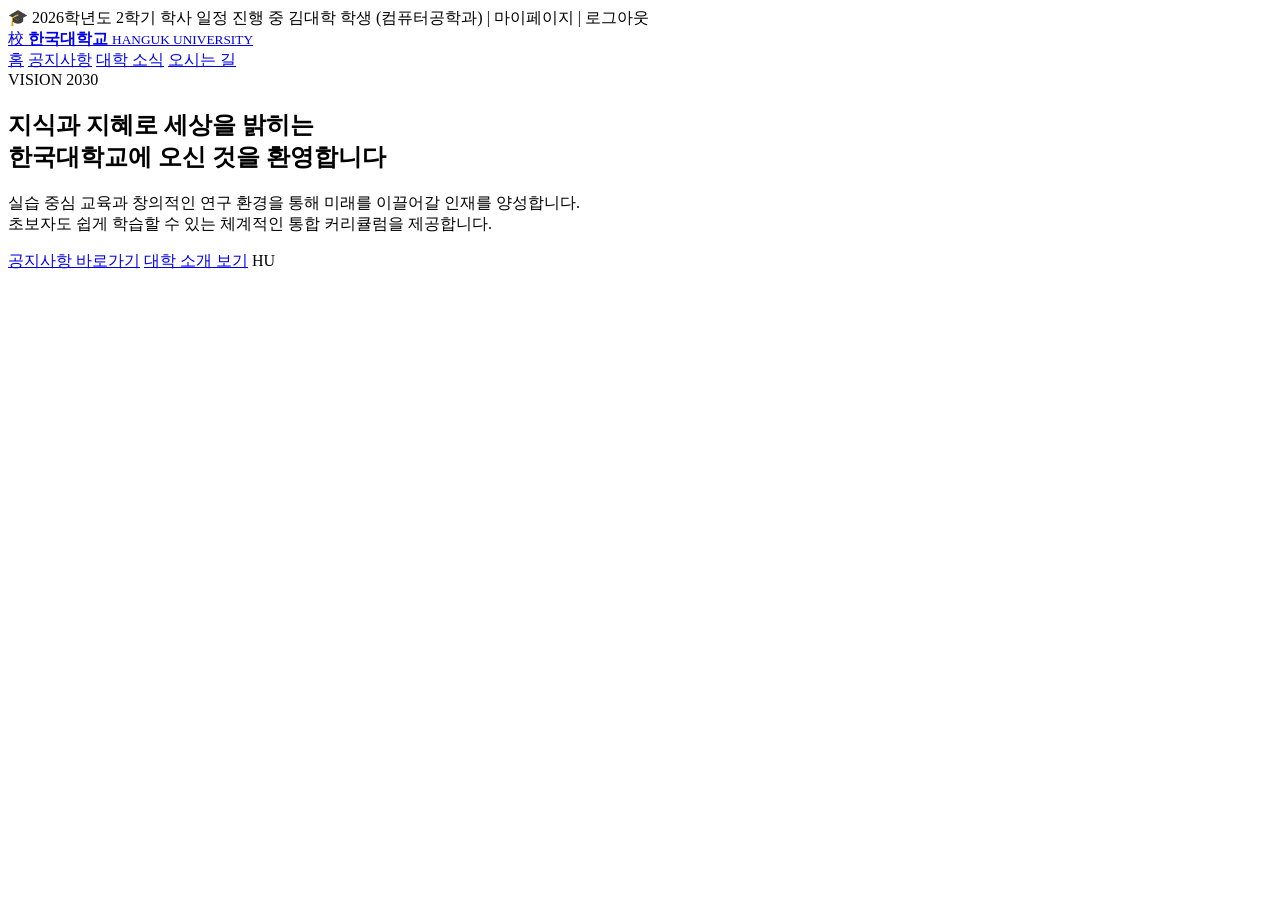
==== index.html @ b46c8e72 "index.html 메인 배너 섹션 완료" ====
<!DOCTYPE html>
<html lang="en">
<head>
    <meta charset="UTF-8">
    <meta name="viewport" content="width=device-width, initial-scale=1.0">
    <link rel="stylesheet" href="css/style.css">
    <title>한국대학교 - Main</title>
</head>
<body>
    <div class="top">
        <div class="wrap topin">
            <span>🎓 2026학년도 2학기 학사 일정 진행 중</span>
            <span>김대학 학생 (컴퓨터공학과) | 마이페이지 | 로그아웃</span>
        </div>
    </div>
    <header>
        <div class="wrap headin">
            <a href="index.html" class="logo">
                <span class="mark">校</span>
                <span>
                    <b>한국대학교</b>
                    <small>HANGUK UNIVERSITY</small>
                </span>
            </a>
            <nav>
                <a href="index.html">홈</a>
                <a href="board.html">공지사항</a>
                <a href="#">대학 소식</a>
                <a href="#">오시는 길</a>
            </nav>
        </div>
    </header>

    <main class="wrap main">
        <!-- 메인 배너 섹션 -->
        <section class="hero">
            <span class="pill">VISION 2030</span>
            <h1>지식과 지혜로 세상을 밝히는<br> 한국대학교에 오신 것을 환영합니다</h1>
            <p>
                실습 중심 교육과 창의적인 연구 환경을 통해 미래를 이끌어갈 인재를 양성합니다.<br>
                초보자도 쉽게 학습할 수 있는 체계적인 통합 커리큘럼을 제공합니다.
            </p>
            <a href="board.html" class="btn orang-btn">공지사항 바로가기</a>
            <a href="#" class="btn white-btn">대학 소개 보기</a>
            <span class="watermark">HU</span>
        </section>
        <!-- 바로가기 카드 메뉴 섹션 -->
        <section class="quick">

        </section>
        <!-- 공지사항 학사뉴스 섹션 -->
        <section class="news">

        </section>
    </main>

    <footer>

    </footer>
</body>
</html>
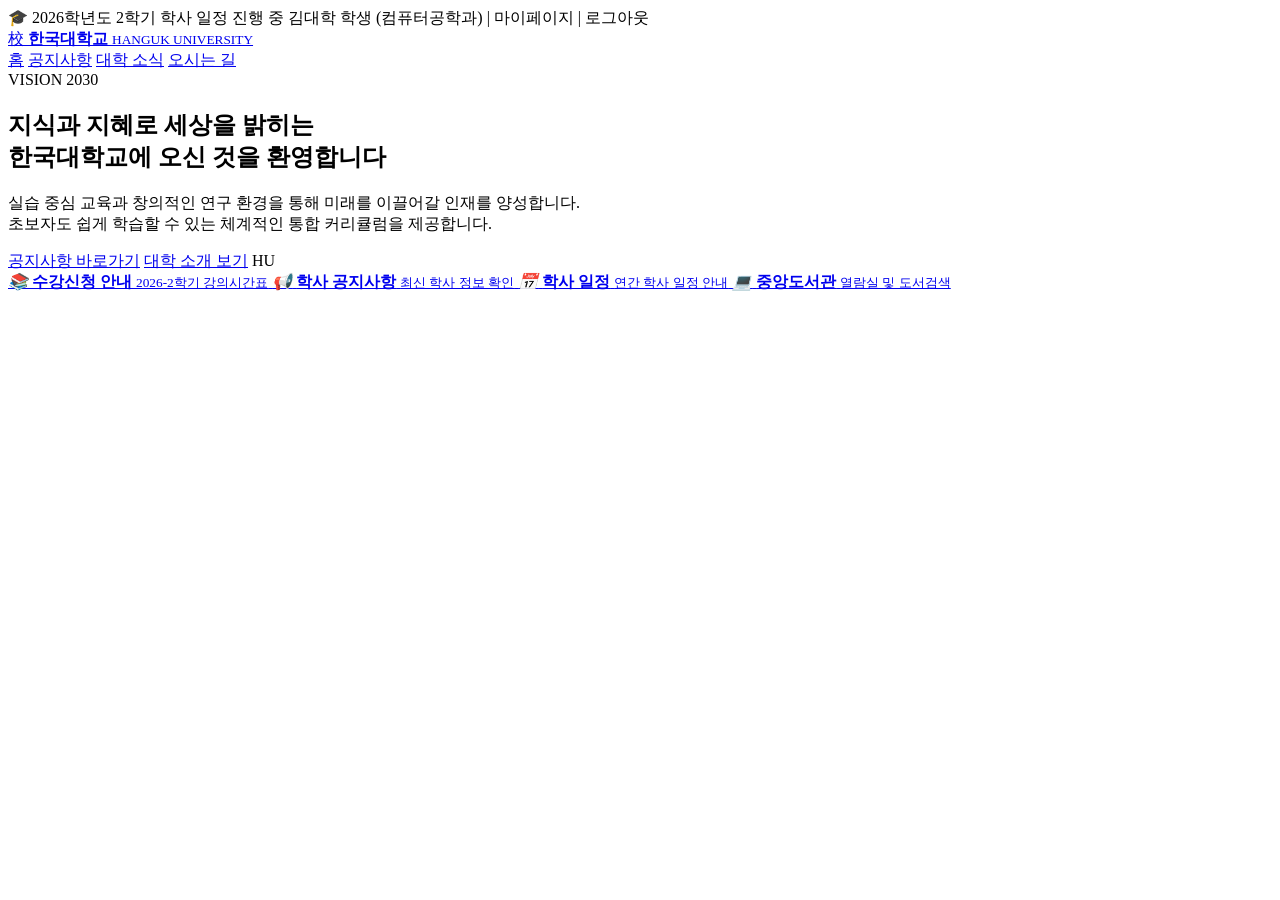
==== commit c6644c32: "index.html 바로가기 카드 메뉴 섹션 완료" ====
--- a/index.html
+++ b/index.html
@@ -46,7 +46,26 @@
         </section>
         <!-- 바로가기 카드 메뉴 섹션 -->
         <section class="quick">
-
+            <a href="#">
+                <i>📚</i>
+                <b>수강신청 안내</b>
+                <small>2026-2학기 강의시간표</small>
+            </a>
+            <a href="board.html">
+                <i>📢</i>
+                <b>학사 공지사항</b>
+                <small>최신 학사 정보 확인</small>
+            </a>
+            <a href="#">
+                <i>📅</i>
+                <b>학사 일정</b>
+                <small>연간 학사 일정 안내</small>
+            </a>
+            <a href="#">
+                <i>💻</i>
+                <b>중앙도서관</b>
+                <small>열람실 및 도서검색</small>
+            </a>
         </section>
         <!-- 공지사항 학사뉴스 섹션 -->
         <section class="news">
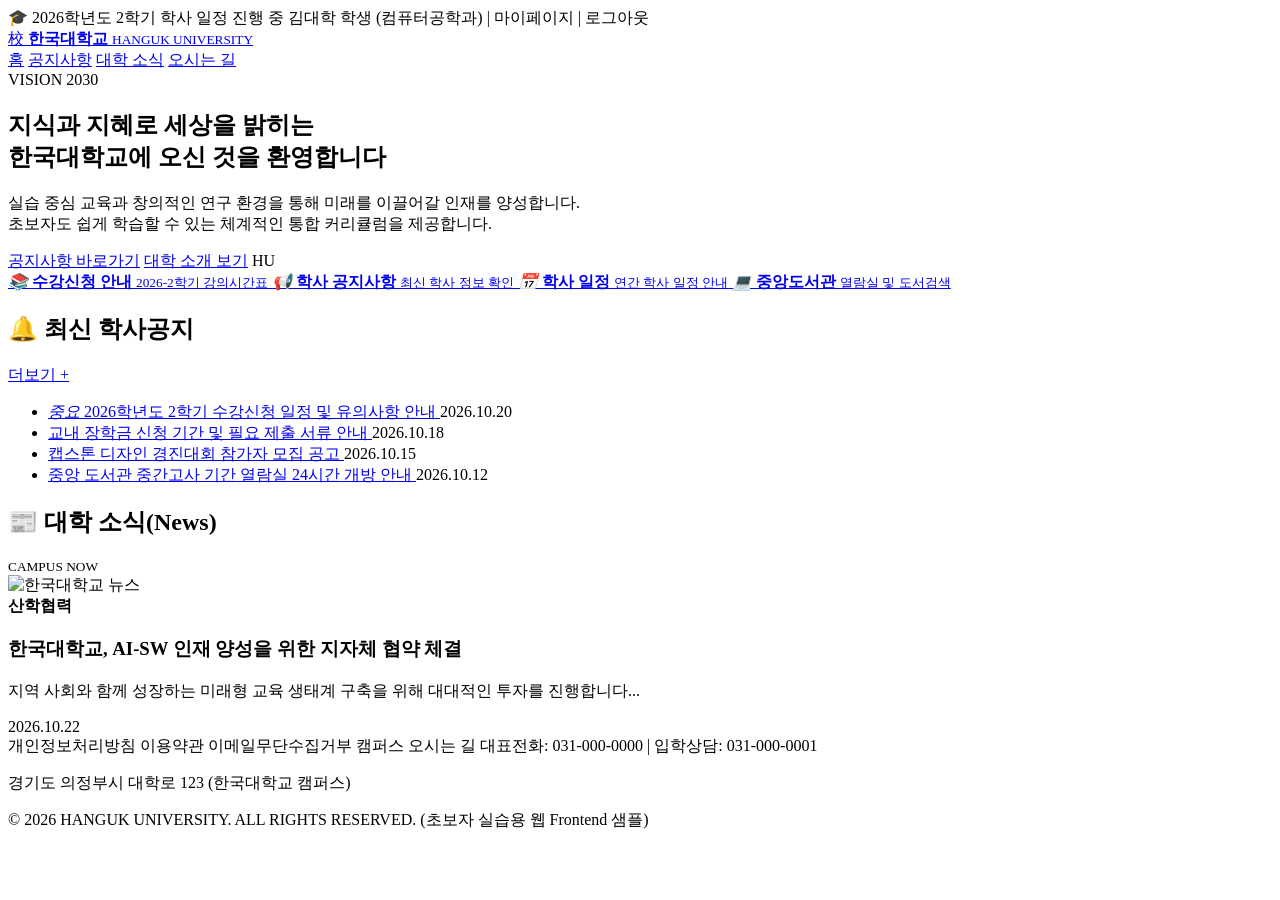
==== commit 5d5e5170: "index.html 완성" ====
--- a/index.html
+++ b/index.html
@@ -69,12 +69,68 @@
         </section>
         <!-- 공지사항 학사뉴스 섹션 -->
         <section class="news">
-
+            <div class="panel">
+                <div class="notice-title">
+                    <h2>🔔 최신 학사공지</h2>
+                    <a href="#">더보기 +</a>
+                </div>
+                <ul class="notice-content">
+                    <li>
+                        <a href="#">
+                            <em>중요</em> 2026학년도 2학기 수강신청 일정 및 유의사항 안내
+                        </a>
+                        <span>2026.10.20</span>
+                    </li>
+                    <li>
+                        <a href="#">
+                            교내 장학금 신청 기간 및 필요 제출 서류 안내
+                        </a>
+                        <span>2026.10.18</span>
+                    </li>
+                    <li>
+                        <a href="#">
+                            캡스톤 디자인 경진대회 참가자 모집 공고
+                        </a>
+                        <span>2026.10.15</span>
+                    </li>
+                    <li>
+                        <a href="#">
+                            중앙 도서관 중간고사 기간 열람실 24시간 개방 안내
+                        </a>
+                        <span>2026.10.12</span>
+                    </li>
+                </ul>
+            </div>
+            <div class="panel">
+                <div class="news-title">
+                    <h2>📰 대학 소식(News)</h2>
+                    <small>CAMPUS NOW</small>
+                </div>
+                <div class="news-content">
+                    <img src="https://placehold.co/140x100/003399/ffffff?text=HANGUK+NEWS" alt="한국대학교 뉴스">
+                    <div>
+                        <b class="blue">산학협력</b>
+                        <h3>한국대학교, AI-SW 인재 양성을 위한 지자체 협약 체결</h3>
+                        <p>
+                            지역 사회와 함께 성장하는 미래형 교육 생태계 구축을 위해
+                            대대적인 투자를 진행합니다...
+                        </p>
+                        <span>2026.10.22</span>
+                    </div>
+                </div>
+            </div>
         </section>
     </main>
 
     <footer>
-
+        <div class="wrap">
+            <div class="footerlink">
+                개인정보처리방침 이용약관 이메일무단수집거부 캠퍼스 오시는 길
+                <span>대표전화: 031-000-0000 | 입학상담: 031-000-0001</span>
+            </div>
+            <p>경기도 의정부시 대학로 123 (한국대학교 캠퍼스)</p>
+            <p>© 2026 HANGUK UNIVERSITY. ALL RIGHTS RESERVED. (초보자 실습용 웹 Frontend 샘플)</p>
+        </div>
     </footer>
 </body>
 </html>
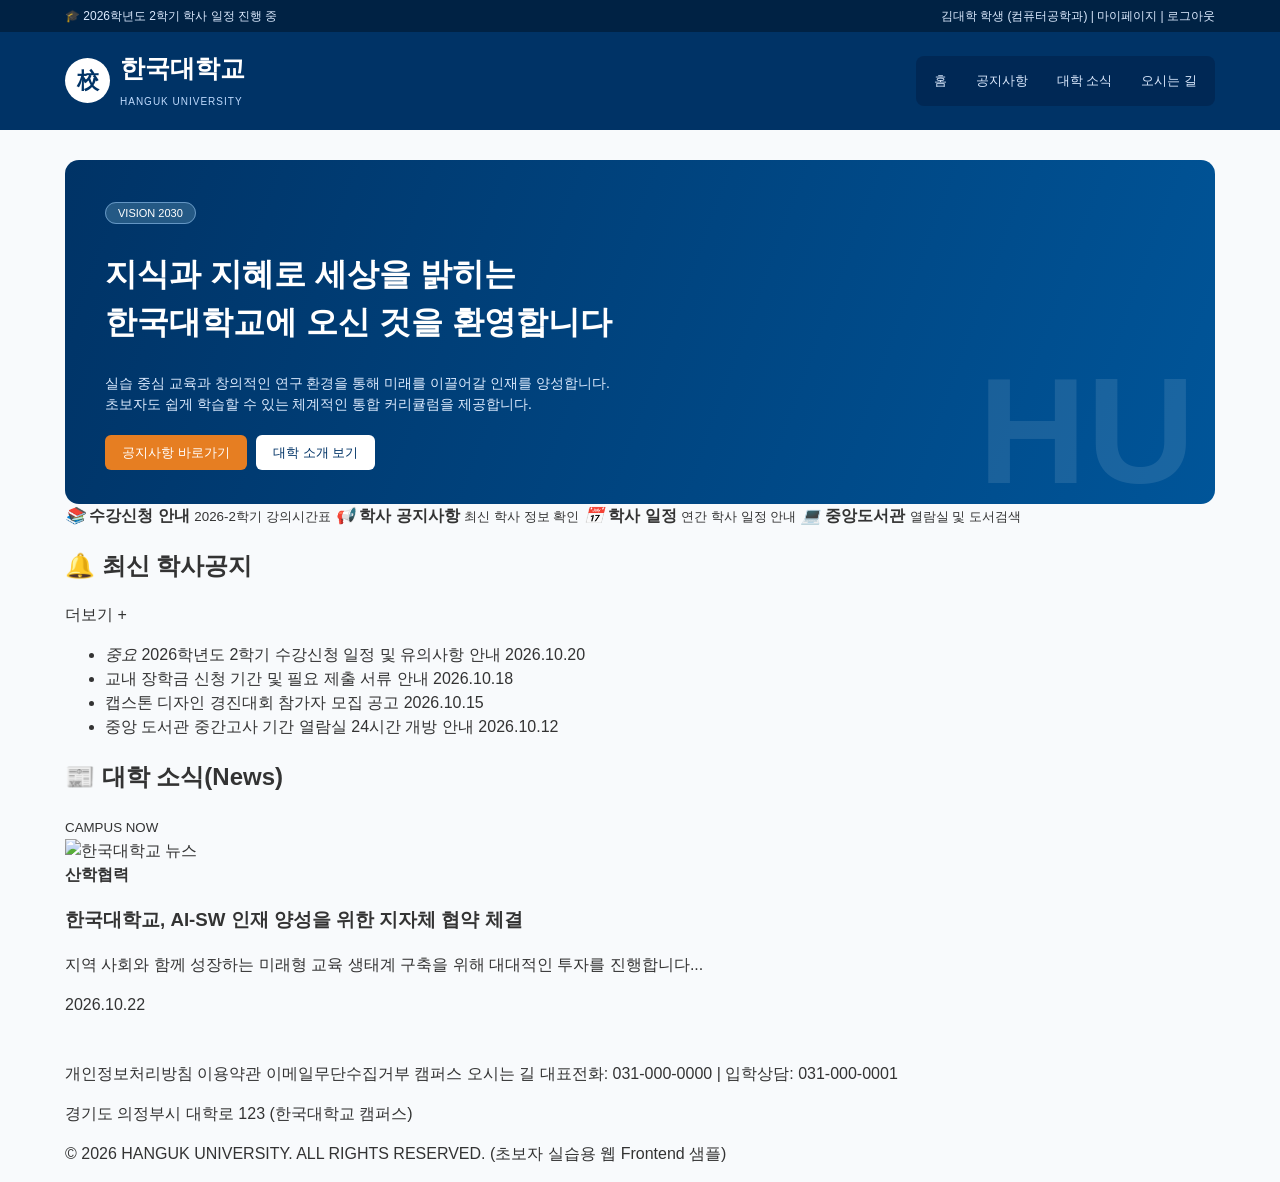
==== commit 48c56385: "메인 배너 디자인 완성" ====
--- a/index.html
+++ b/index.html
@@ -40,7 +40,7 @@
                 실습 중심 교육과 창의적인 연구 환경을 통해 미래를 이끌어갈 인재를 양성합니다.<br>
                 초보자도 쉽게 학습할 수 있는 체계적인 통합 커리큘럼을 제공합니다.
             </p>
-            <a href="board.html" class="btn orang-btn">공지사항 바로가기</a>
+            <a href="board.html" class="btn orange-btn">공지사항 바로가기</a>
             <a href="#" class="btn white-btn">대학 소개 보기</a>
             <span class="watermark">HU</span>
         </section>
--- a/css/style.css
+++ b/css/style.css
@@ -0,0 +1,179 @@
+/* 공통 기본 설정 */
+* {
+    box-sizing: border-box;
+}
+
+body {
+    margin: 0;
+    font-family: Arial, "맑은 고딕", sans-serif;
+    color: #333;
+    background-color: #f8fafc;
+    line-height: 1.5;
+}
+
+a {
+    color: inherit;
+    text-decoration: none;
+}
+
+a:hover {
+    text-decoration: underline;
+}
+
+.wrap {
+    max-width: 1150px;
+    margin: 0 auto;
+}
+
+/* top 디자인 */
+
+.top {
+    background-color: #002244;
+    color: #dbeafe;
+    font-size: 12px;
+    padding: 7px 0;
+}
+
+.topin {
+    display: flex;
+    justify-content: space-between;
+    gap: 10px;
+}
+
+/* header 디자인 */
+.headin {
+    display: flex;
+    justify-content: space-between;
+    align-items: center;
+    gap: 20px;
+    padding: 18px 0;
+}
+
+header {
+    background-color: #003366;
+    color: white;
+}
+
+.logo {
+    display: flex;
+    gap: 10px;
+    align-items: center;
+}
+
+.mark {
+    display: flex;
+    justify-content: center;
+    align-items: center;
+    width: 45px;
+    height: 45px;
+    border-radius: 50%; /* 동그란 테두리 만들기 */
+    background-color: white;
+    color: #003366;
+    font-size: 22px;
+    font-weight: bold;
+}
+
+.logo b {
+    display: block;
+    font-size: 25px;
+}
+
+.logo small {
+    font-size: 10px;
+    color: #bfdbfe;
+    letter-spacing: 1px;
+}
+
+nav {
+    display: flex;
+    gap: 5px;
+    font-size: 13px;
+    padding: 6px;
+    border-radius: 8px;
+    background-color: #002855;
+}
+
+nav a {
+    color: #dbeafe;
+    padding: 9px 12px;
+}
+
+nav a:hover {
+    background-color: #2563a8;
+    color: white;
+    text-decoration: none;
+    border-radius: 5px;
+}
+
+/* main 컨텐츠 디자인 */
+.main {
+    padding-top: 30px;
+    padding-bottom: 45px;
+    min-height: 600px;
+}
+
+.hero { /* 메인 배너 */
+    background: linear-gradient(110deg, #003366, #005599);
+    /* 선형 그라디언트 만들기 */
+    border-radius: 14px;
+    color: white;
+    padding: 40px;
+    position: relative;
+}
+
+.pill {
+    background-color: #245985;
+    border: 1px solid #6496c4;
+    border-radius: 20px;
+    padding: 4px 12px;
+    font-size: 11px;
+}
+
+.hero h1 {
+    font-size: 32px;
+}
+
+.hero p {
+    font-size: 14px;
+    color: #dbeafe;
+    margin-bottom: 25px;
+}
+
+/* 공통 버튼 디자인 */
+.btn {
+    border: 0;
+    text-align: center;
+    padding: 10px 17px;
+    font-family: inherit;
+    background-color: pink;
+    border-radius: 6px;
+    font-size: 13px;
+}
+
+.btn:hover {
+    text-decoration: none;
+    opacity: 0.9;
+}
+
+/* 오렌지색 버튼 디자인 */
+.orange-btn {
+    background-color: #e67e22;
+    color: white;
+}
+
+/* 흰색 버튼 디자인 */
+.white-btn {
+    background-color: white;
+    color: #003366;
+    margin-left: 5px;
+}
+
+.watermark {
+    font-size: 150px;
+    opacity: 0.1;
+    color: white;
+    font-weight: bold;
+    position: absolute;
+    right: 20px;
+    bottom: -40px;
+}
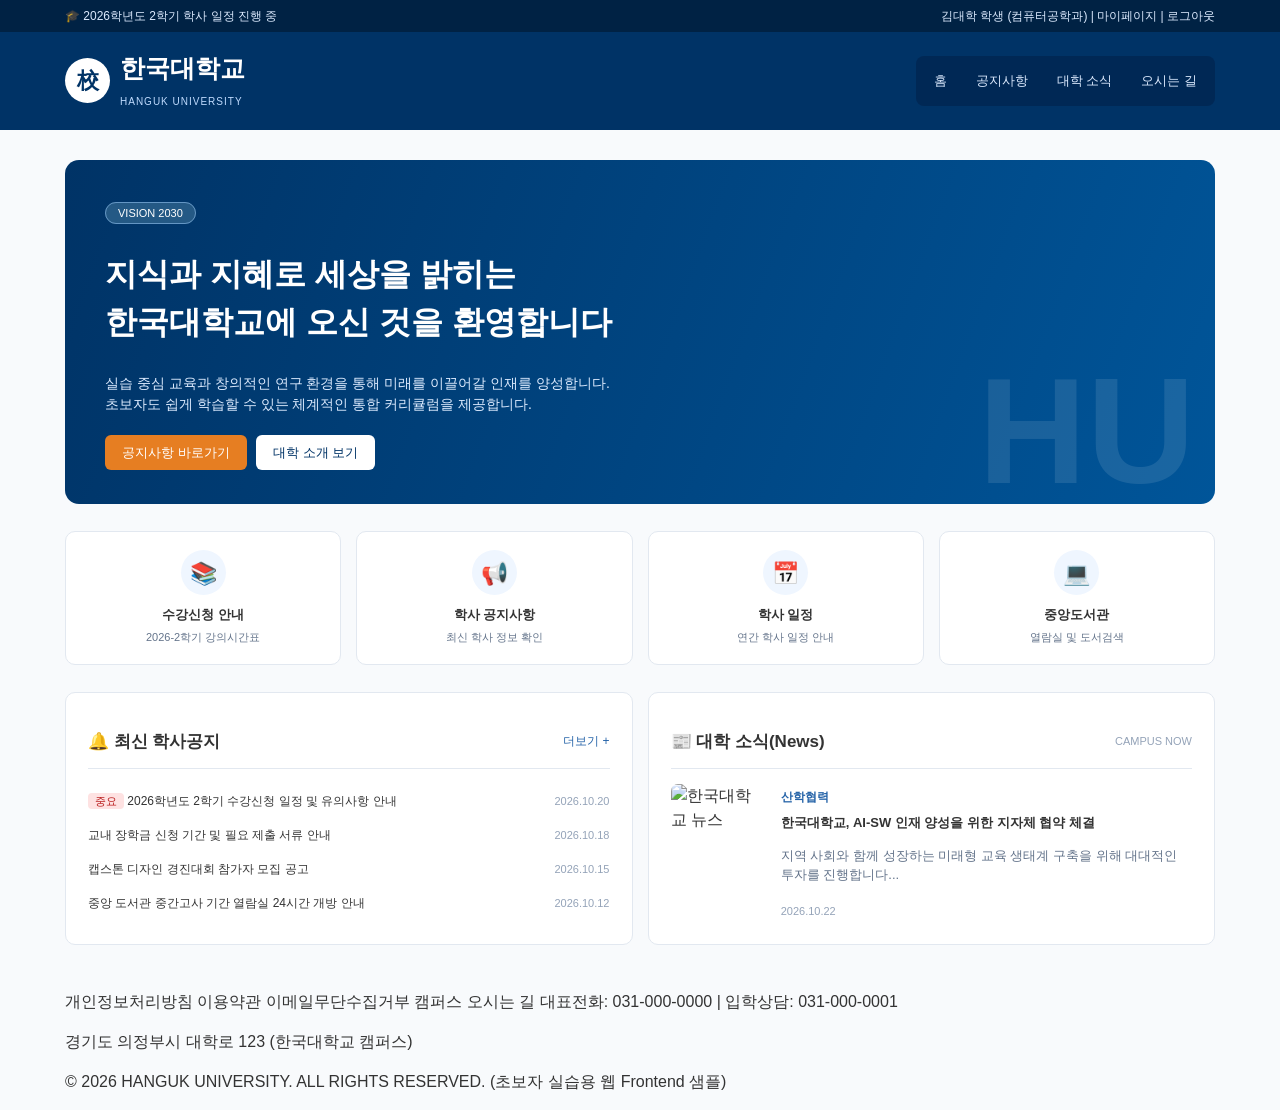
==== commit 3d4568d2: "main content 디자인 완성" ====
--- a/index.html
+++ b/index.html
@@ -67,6 +67,7 @@
                 <small>열람실 및 도서검색</small>
             </a>
         </section>
+        
         <!-- 공지사항 학사뉴스 섹션 -->
         <section class="news">
             <div class="panel">
--- a/css/style.css
+++ b/css/style.css
@@ -176,4 +176,160 @@
     position: absolute;
     right: 20px;
     bottom: -40px;
-}+}
+
+.quick {
+    display: flex;
+    gap: 15px;
+
+}
+
+.quick a {
+    flex: 1;
+    border: 1px solid #e2e8f0;
+    padding: 18px 10px;
+    text-align: center;
+    background-color: white;
+    border-radius: 10px;
+    margin-top: 27px;
+}
+
+.quick a:hover {
+    text-decoration: none;
+    border: 1px solid #9bb8d4;
+}
+
+.quick i {
+    display: block;
+    font-size: 22px;
+    border-radius: 50%;
+    background-color: #eff6ff;
+    width: 45px;
+    height: 45px;
+    margin: 0 auto 10px;
+    padding-top: 7px ;
+    
+    font-style: normal; /* 이탤릭체->원래 상태로 복귀 */
+}
+
+.quick b {
+    display: block;
+    font-size: 13px;
+}
+
+.quick small {
+    display: block;
+    font-size: 11px;
+    color: #64748b;
+    margin-top: 5px;
+}
+
+.news {
+    display: flex;
+    gap: 15px;
+    margin-top: 27px;
+}
+
+.panel {
+    flex: 1;
+    border: 1px solid #e2e8f0;
+    border-radius: 10px;
+    padding: 22px;
+    background-color: white;
+}
+
+.notice-title {
+    display: flex;
+    justify-content: space-between;
+    align-items: center;
+    border-bottom: 1px solid #e2e8f0;
+    margin-bottom: 15px;
+}
+
+.news-title {
+    display: flex;
+    justify-content: space-between;
+    align-items: center;
+    border-bottom: 1px solid #e2e8f0;
+    margin-bottom: 15px;
+}
+
+.notice-title a { /* 더보기 + */
+    color: #2563a8;
+    font-size: 12px;
+}
+
+.news-title small { /* CAMPUS NOW */
+    color: #94a3b8;
+    font-size: 11px;
+}
+
+.notice-title h2 {
+    font-size: 17px;
+}
+
+.news-title h2 {
+    font-size: 17px;
+}
+
+.notice-content { /* 공지사항글 리스트 */
+    list-style: none; /* 글머리 기호 삭제 */
+    margin: 0;
+    padding: 0; /* 리스트가 기본적으로 가지고 있는 왼쪽 말머리 공간 삭제 */
+}
+
+.notice-content li {
+    font-size: 12px;
+    display: flex;
+    justify-content: space-between;
+    gap: 10px;
+    padding: 8px 0;
+    align-items: center;
+}
+
+.notice-content em {
+    background-color: #fee2e2;
+    border-radius: 4px;
+    font-style: normal;
+    font-size: 11px;
+    padding: 2px 7px;
+    color: #b91c1c;
+}
+
+.notice-content span {
+    font-size: 11px;
+    color: #94a3b8;
+}
+
+.news-content {
+    display: flex;
+    gap: 15px;
+}
+
+.news-content img {
+    border-radius: 7px;
+    width: 120px;
+    height: 90px;
+    object-fit: cover;
+}
+
+.news-content b {
+    font-size: 12px;
+    color: #2563a8;
+}
+
+.news-content h3 {
+    font-size: 13px;
+    margin: 5px 0;
+}
+
+.news-content p {
+    font-size: 13px;
+    color: #64748b;
+}
+
+.news-content span {
+    font-size: 11px;
+    color: #94a3b8;
+}
+
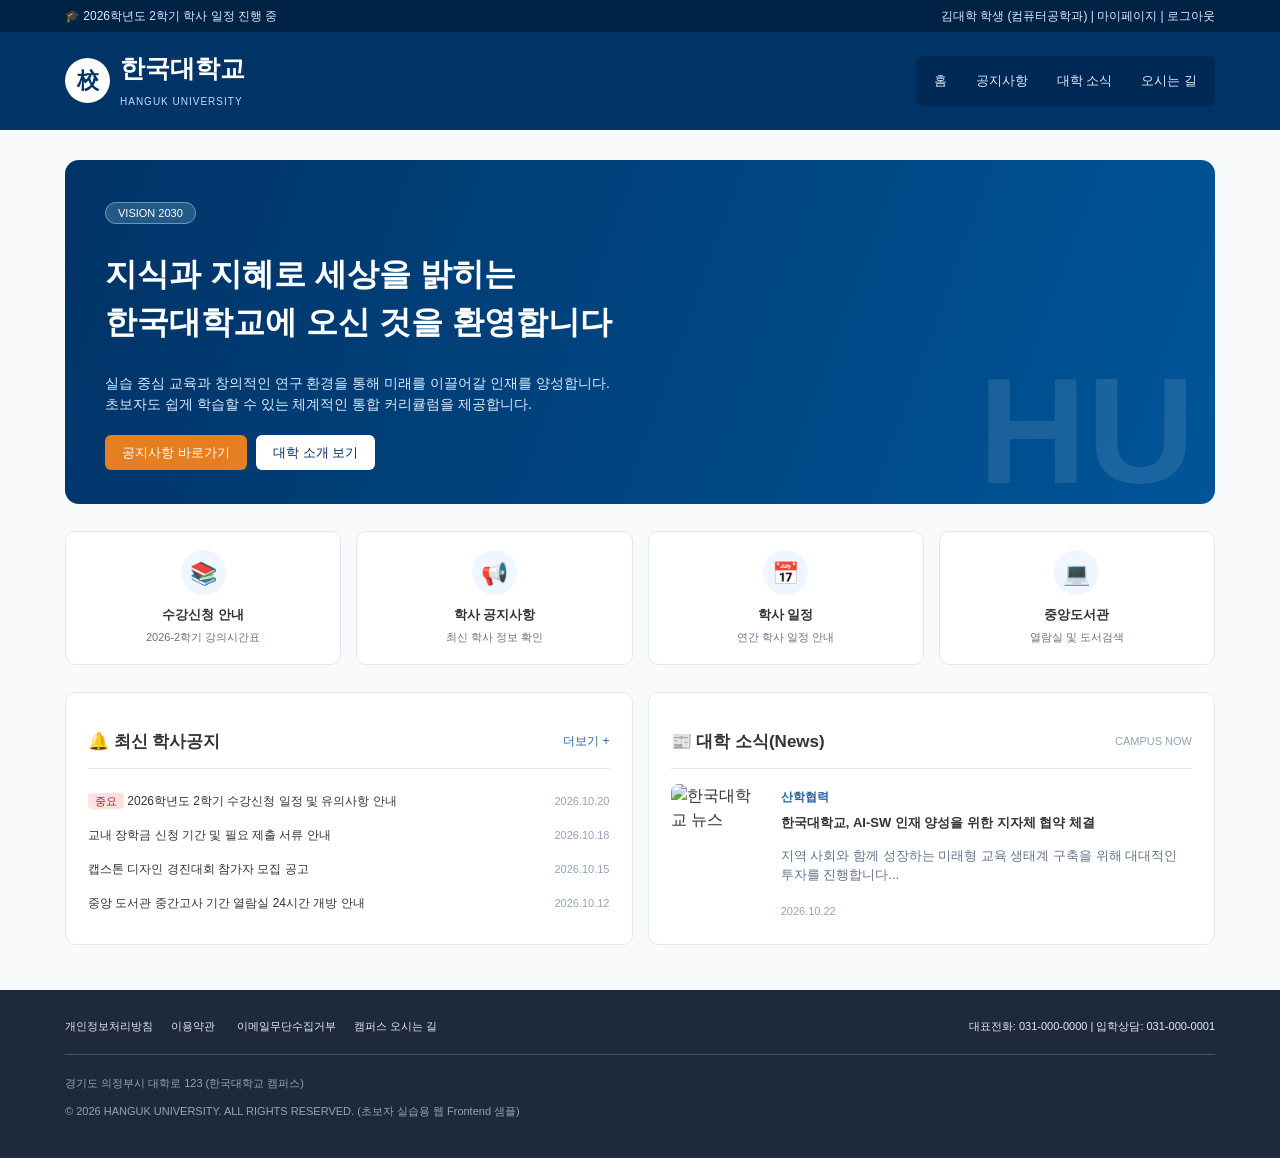
==== commit 1f70f912: "index.html 디자인 완성" ====
--- a/index.html
+++ b/index.html
@@ -126,7 +126,8 @@
     <footer>
         <div class="wrap">
             <div class="footerlink">
-                개인정보처리방침 이용약관 이메일무단수집거부 캠퍼스 오시는 길
+                개인정보처리방침&nbsp;&nbsp;&nbsp;&nbsp;&nbsp;&nbsp;이용약관&nbsp;&nbsp;&nbsp;&nbsp;&nbsp;&nbsp;
+                이메일무단수집거부&nbsp;&nbsp;&nbsp;&nbsp;&nbsp;&nbsp;캠퍼스 오시는 길
                 <span>대표전화: 031-000-0000 | 입학상담: 031-000-0001</span>
             </div>
             <p>경기도 의정부시 대학로 123 (한국대학교 캠퍼스)</p>
--- a/css/style.css
+++ b/css/style.css
@@ -333,3 +333,25 @@
     color: #94a3b8;
 }
 
+/* footer 디자인 */
+footer {
+    background-color: #1e293b;
+    color: #94a3b8;
+    padding: 28px 0;
+    font-size: 11px;
+}
+
+.footerlink {
+    display: flex;
+    justify-content: space-between;
+    gap: 12px;
+    color: #e2e8f0;
+    border-bottom: 1px solid #475569;
+    padding-bottom: 20px;
+    margin-bottom: 20px;    
+}
+
+.footerlink p {
+    margin-top: 5px;
+    margin-bottom: 5px;
+}
